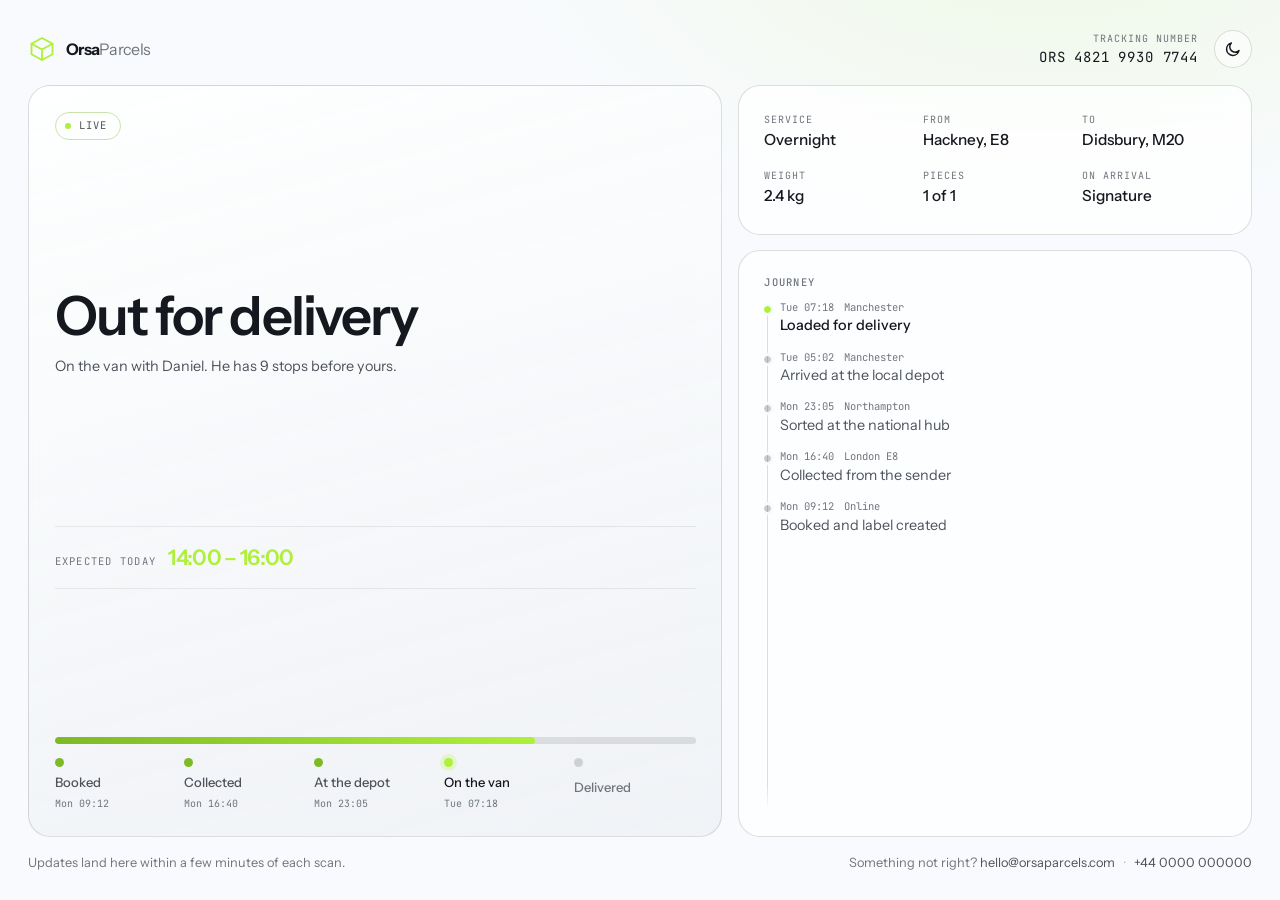
==== orsa-parcels/tracking/index.html @ 331275f5 "file uploads" ====
<!doctype html>
<html lang="en">
  <head>
    <meta charset="utf-8" />
    <meta
      name="viewport"
      content="width=device-width, initial-scale=1, viewport-fit=cover"
    />
    <title>Tracking — Orsa Parcels</title>
    <meta name="description" content="Where your parcel is right now." />
    <meta name="theme-color" content="#0b0d10" id="themecolor" />

    <link rel="preconnect" href="https://fonts.googleapis.com" />
    <link rel="preconnect" href="https://fonts.gstatic.com" crossorigin />
    <link
      href="https://fonts.googleapis.com/css2?family=Instrument+Sans:ital,wght@0,400..700;1,400..700&family=JetBrains+Mono:wght@400;500&display=swap"
      rel="stylesheet"
    />
    <link rel="stylesheet" href="index.css" />

    <script>
      try {
        var t = localStorage.getItem("orsa-theme");
        if (t === "light" || t === "dark")
          document.documentElement.dataset.theme = t;
      } catch (e) {}
    </script>
  </head>

  <body>
    <!-- Nothing below is written by hand. Every word, number and colour is
     read from data.json and poured into these slots. -->

    <header class="bar">
      <a class="brand" href="/" aria-label="Home">
        <span class="brand__mark" aria-hidden="true">
          <svg
            viewBox="0 0 32 32"
            fill="none"
            stroke="currentColor"
            stroke-width="2.1"
            stroke-linejoin="round"
            stroke-linecap="round"
          >
            <path d="M16 3.5 28 10v12L16 28.5 4 22V10z" />
            <path d="M4 10l12 6.5L28 10M16 16.5V28.5" />
          </svg>
        </span>
        <span class="brand__word"
          ><span data-slot="brandName">Orsa</span
          ><span class="brand__thin" data-slot="brandThin">Parcels</span></span
        >
      </a>

      <div class="bar__ref">
        <span class="bar__refLabel" data-slot="refLabel">Tracking number</span>
        <span class="bar__refNo" data-slot="reference">—</span>
      </div>

      <button
        class="theme"
        id="theme"
        type="button"
        aria-label="Switch to light mode"
      >
        <span class="theme__icons" aria-hidden="true">
          <svg
            class="theme__sun"
            viewBox="0 0 24 24"
            fill="none"
            stroke="currentColor"
            stroke-width="2"
            stroke-linecap="round"
          >
            <circle cx="12" cy="12" r="4.4" />
            <path
              d="M12 2.6v2.2M12 19.2v2.2M21.4 12h-2.2M4.8 12H2.6M18.6 5.4l-1.6 1.6M7 17l-1.6 1.6M18.6 18.6 17 17M7 7 5.4 5.4"
            />
          </svg>
          <svg
            class="theme__moon"
            viewBox="0 0 24 24"
            fill="none"
            stroke="currentColor"
            stroke-width="2"
            stroke-linejoin="round"
            stroke-linecap="round"
          >
            <path d="M20 14.2A8.4 8.4 0 1 1 9.8 4a6.8 6.8 0 0 0 10.2 10.2z" />
          </svg>
        </span>
      </button>
    </header>

    <main class="stage" id="stage" aria-busy="true">
      <!-- left: where it is -->
      <section class="panel panel--status">
        <p class="tag" id="livetag">
          <span class="dot" aria-hidden="true"></span>
          <span data-slot="liveWord">Live</span>
        </p>

        <div class="statusBlock">
          <h1 class="status" data-slot="status">Loading…</h1>
          <p class="statusNote" data-slot="statusNote"></p>
        </div>

        <div class="eta">
          <span class="eta__label" data-slot="etaLabel"></span>
          <strong class="eta__time" data-slot="eta"></strong>
        </div>

        <div class="prog">
          <div
            class="prog__track"
            role="progressbar"
            id="progbar"
            aria-valuemin="0"
            aria-valuemax="100"
            aria-valuenow="0"
            aria-label="Delivery progress"
          >
            <div class="prog__fill" id="progfill"></div>
          </div>
          <ol class="prog__steps" id="steps"></ol>
        </div>
      </section>

      <!-- right top: the facts -->
      <section class="panel panel--facts">
        <dl class="facts" id="facts"></dl>
      </section>

      <!-- right bottom: the journey -->
      <section class="panel panel--events">
        <h2 class="panel__title" data-slot="eventsTitle">Journey</h2>
        <ol class="events" id="events"></ol>
      </section>
    </main>

    <footer class="foot">
      <p class="foot__note" data-slot="footer"></p>
      <p class="foot__help">
        <span data-slot="helpLine"></span>
        <a id="helpmail" href="#"></a>
        <span class="foot__sep" aria-hidden="true">·</span>
        <a id="helptel" href="#"></a>
      </p>
    </footer>

    <!-- shown only if data.json can't be read -->
    <div class="oops" id="oops" hidden>
      <div class="oops__box">
        <h2>data.json didn't load</h2>
        <p id="oopswhy"></p>
        <p class="oops__hint">
          A browser won't read a local file over <code>file://</code>. Serve the
          folder — Live Server, or the container on the server — and it will
          work.
        </p>
      </div>
    </div>

    <script>
      (function () {
        "use strict";

        var root = document.documentElement;
        var calm = matchMedia("(prefers-reduced-motion: reduce)");

        /* ---------- theme switch (same as the landing page) ---------- */
        var btn = document.getElementById("theme");
        var meta = document.getElementById("themecolor");
        var SHADE = { dark: "#0b0d10", light: "#f7f8fa" };

        function current() {
          if (root.dataset.theme) return root.dataset.theme;
          return matchMedia("(prefers-color-scheme: light)").matches
            ? "light"
            : "dark";
        }
        function applyTheme(mode) {
          root.dataset.theme = mode;
          if (meta) meta.setAttribute("content", SHADE[mode]);
          btn.setAttribute(
            "aria-label",
            mode === "dark" ? "Switch to light mode" : "Switch to dark mode",
          );
          try {
            localStorage.setItem("orsa-theme", mode);
          } catch (e) {}
        }
        applyTheme(current());

        btn.addEventListener("click", function () {
          var next = current() === "dark" ? "light" : "dark";
          if (!document.startViewTransition || calm.matches) {
            applyTheme(next);
            return;
          }
          var box = btn.getBoundingClientRect();
          var x = box.left + box.width / 2,
            y = box.top + box.height / 2;
          var reach = Math.hypot(
            Math.max(x, innerWidth - x),
            Math.max(y, innerHeight - y),
          );
          document
            .startViewTransition(function () {
              applyTheme(next);
            })
            .ready.then(function () {
              root.animate(
                {
                  clipPath: [
                    "circle(0px at " + x + "px " + y + "px)",
                    "circle(" + reach + "px at " + x + "px " + y + "px)",
                  ],
                },
                {
                  duration: 560,
                  easing: "cubic-bezier(.2,.7,.25,1)",
                  pseudoElement: "::view-transition-new(root)",
                },
              );
            });
        });

        /* ---------- helpers ---------- */
        function slot(name, text) {
          var nodes = document.querySelectorAll('[data-slot="' + name + '"]');
          for (var i = 0; i < nodes.length; i++) nodes[i].textContent = text;
        }
        function el(tag, cls, text) {
          var n = document.createElement(tag);
          if (cls) n.className = cls;
          if (text !== undefined) n.textContent = text;
          return n;
        }

        /* ---------- the whole page, from the file ---------- */
        function render(d) {
          var brand = d.brand || {};
          var parcel = d.parcel || {};
          var steps = d.steps || [];
          var help = d.help || {};

          document.title =
            (parcel.reference || "Tracking") +
            " — " +
            (brand.name || "") +
            (brand.nameThin || "");

          if (brand.accent) root.style.setProperty("--acid", brand.accent);
          if (brand.accentDeep)
            root.style.setProperty("--acid-deep", brand.accentDeep);
          if (brand.accentInk)
            root.style.setProperty("--acid-ink", brand.accentInk);

          slot("brandName", brand.name || "");
          slot("brandThin", brand.nameThin || "");
          slot("refLabel", parcel.label || "Tracking number");
          slot("reference", parcel.reference || "—");

          // If someone arrived from the search box on the landing page, show the
          // number they typed rather than the one sitting in data.json.
          var typed = new URLSearchParams(location.search).get("n");
          if (typed && typed.trim()) {
            typed = typed.trim();
            slot("reference", /^ORS/i.test(typed) ? typed : "ORS " + typed);
          }
          slot("status", parcel.status || "");
          slot("statusNote", parcel.statusNote || "");
          slot("etaLabel", parcel.etaLabel || "");
          slot("eta", parcel.eta || "");
          slot("eventsTitle", d.eventsTitle || "Journey");
          slot("footer", d.footer || "");
          slot("helpLine", help.line || "");
          slot("liveWord", parcel.liveWord || "Live");

          document.getElementById("livetag").hidden = parcel.live === false;

          var mail = document.getElementById("helpmail");
          var tel = document.getElementById("helptel");
          mail.textContent = help.email || "";
          mail.href = "mailto:" + (help.email || "");
          tel.textContent = help.phone || "";
          tel.href = "tel:" + String(help.phone || "").replace(/\s+/g, "");

          /* progress --------------------------------------------------- */
          var at = Math.max(
            0,
            Math.min(Number(parcel.currentStep) || 0, steps.length - 1),
          );
          var pct = steps.length > 1 ? (at / (steps.length - 1)) * 100 : 0;

          var list = document.getElementById("steps");
          list.textContent = "";
          steps.forEach(function (s, i) {
            var li = el(
              "li",
              "pstep" + (i < at ? " is-done" : i === at ? " is-now" : ""),
            );
            li.appendChild(el("span", "pstep__pip"));
            li.appendChild(el("span", "pstep__label", s.label || ""));
            li.appendChild(el("span", "pstep__at", s.at || ""));
            list.appendChild(li);
          });

          var bar = document.getElementById("progbar");
          bar.setAttribute("aria-valuenow", Math.round(pct));
          bar.setAttribute(
            "aria-valuetext",
            (steps[at] && steps[at].label) || "",
          );
          // next frame, so the width animates from 0 instead of starting there
          requestAnimationFrame(function () {
            document.getElementById("progfill").style.inlineSize = pct + "%";
          });

          /* facts ------------------------------------------------------ */
          var facts = document.getElementById("facts");
          facts.textContent = "";
          (d.details || []).forEach(function (row) {
            // dt and dd wrapped together, so a label can never drift away
            // from its value when the grid reflows.
            var pair = el("div", "facts__row");
            pair.appendChild(el("dt", "facts__k", row.label || ""));
            pair.appendChild(el("dd", "facts__v", row.value || ""));
            facts.appendChild(pair);
          });

          /* journey ---------------------------------------------------- */
          var events = document.getElementById("events");
          events.textContent = "";
          (d.events || []).forEach(function (e, i) {
            var li = el("li", "event" + (i === 0 ? " is-latest" : ""));
            var head = el("p", "event__head");
            head.appendChild(el("span", "event__time", e.time || ""));
            head.appendChild(el("span", "event__place", e.place || ""));
            li.appendChild(head);
            li.appendChild(el("p", "event__text", e.text || ""));
            events.appendChild(li);
          });

          document.getElementById("stage").setAttribute("aria-busy", "false");
          root.dataset.ready = "yes";
        }

        fetch("data.json", { cache: "no-store" })
          .then(function (r) {
            if (!r.ok)
              throw new Error(
                "The server answered " + r.status + " " + r.statusText,
              );
            return r.json();
          })
          .then(render)
          .catch(function (err) {
            document.getElementById("oopswhy").textContent = err.message;
            document.getElementById("oops").hidden = false;
          });
      })();
    </script>
  </body>
</html>
---- orsa-parcels/tracking/index.css ----
/* ============================================================
   ORSA PARCELS — tracking screen
   One screen, no page scroll. Everything comes from data.json.
   ============================================================ */

@layer reset, tokens, base, layout, components, motion;

/* ---------- reset ---------- */
@layer reset {
  *,
  *::before,
  *::after {
    box-sizing: border-box;
  }
  * {
    margin: 0;
  }
  html {
    -webkit-text-size-adjust: 100%;
  }
  svg {
    display: block;
  }
  button {
    font: inherit;
    color: inherit;
  }
  ul,
  ol,
  dl {
    list-style: none;
    padding: 0;
  }
  a {
    color: inherit;
    text-decoration: none;
  }
}

/* ---------- tokens ---------- */
@layer tokens {
  :root {
    --ink: oklch(0.97 0.004 250);
    --ink-dim: oklch(0.74 0.012 255);
    --ink-faint: oklch(0.58 0.014 255);

    --bg: oklch(0.16 0.012 260);
    --bg-deep: oklch(0.13 0.013 262);
    --surface: oklch(0.21 0.015 262);
    --surface-2: oklch(0.25 0.017 262);

    --line: oklch(0.99 0 0 / 0.09);
    --line-soft: oklch(0.99 0 0 / 0.055);

    /* data.json overrides these three at load */
    --acid: oklch(0.88 0.21 128);
    --acid-deep: oklch(0.72 0.18 130);
    --acid-ink: oklch(0.2 0.06 130);

    --r: 16px;
    --r-lg: 22px;

    --shell: 1240px;
    --pad: clamp(14px, 2.2vw, 28px);
    --gap: clamp(10px, 1.2vw, 16px);

    --sans:
      "Instrument Sans", ui-sans-serif, system-ui, -apple-system, "Segoe UI",
      sans-serif;
    --mono: "JetBrains Mono", ui-monospace, SFMono-Regular, Menlo, monospace;
    --ease: cubic-bezier(0.2, 0.7, 0.25, 1);

    color-scheme: dark;
  }

  :root[data-theme="light"] {
    --ink: oklch(0.21 0.015 262);
    --ink-dim: oklch(0.44 0.016 262);
    --ink-faint: oklch(0.56 0.014 262);

    --bg: oklch(0.985 0.004 250);
    --bg-deep: oklch(0.955 0.006 250);
    --surface: oklch(1 0 0);
    --surface-2: oklch(0.975 0.004 250);

    --line: oklch(0.21 0.015 262 / 0.14);
    --line-soft: oklch(0.21 0.015 262 / 0.08);

    color-scheme: light;
  }

  @media (prefers-color-scheme: light) {
    :root:not([data-theme="dark"]) {
      --ink: oklch(0.21 0.015 262);
      --ink-dim: oklch(0.44 0.016 262);
      --ink-faint: oklch(0.56 0.014 262);

      --bg: oklch(0.985 0.004 250);
      --bg-deep: oklch(0.955 0.006 250);
      --surface: oklch(1 0 0);
      --surface-2: oklch(0.975 0.004 250);

      --line: oklch(0.21 0.015 262 / 0.14);
      --line-soft: oklch(0.21 0.015 262 / 0.08);

      color-scheme: light;
    }
  }
}

/* ---------- base ---------- */
@layer base {
  html,
  body {
    block-size: 100%;
  }

  body {
    min-block-size: 100dvh;
    margin: 0;
    overflow: hidden; /* the whole point: no page scroll */
    background:
      radial-gradient(
        ellipse 70% 55% at 82% -10%,
        color-mix(in oklab, var(--acid) 13%, transparent),
        transparent 62%
      ),
      var(--bg);
    color: var(--ink);
    font-family: var(--sans);
    font-size: clamp(14px, 0.9vh + 0.25vw + 10px, 16px);
    line-height: 1.5;
    -webkit-font-smoothing: antialiased;

    display: grid;
    grid-template-rows: auto minmax(0, 1fr) auto;
    gap: var(--gap);
    padding: var(--pad);
    padding-block-end: max(var(--pad), env(safe-area-inset-bottom));
  }

  h1,
  h2 {
    line-height: 1.05;
    letter-spacing: -0.035em;
    font-weight: 600;
  }

  ::selection {
    background: var(--acid);
    color: var(--acid-ink);
  }

  :focus-visible {
    outline: 2px solid var(--acid);
    outline-offset: 3px;
    border-radius: 6px;
  }
}

/* ---------- layout ---------- */
@layer layout {
  .bar,
  .stage,
  .foot {
    inline-size: min(var(--shell), 100%);
    margin-inline: auto;
  }

  .bar {
    display: flex;
    align-items: center;
    gap: 16px;
    padding-block: 2px;
  }

  .stage {
    min-block-size: 0;
    display: grid;
    gap: var(--gap);
    grid-template-columns: minmax(0, 1.35fr) minmax(0, 1fr);
    grid-template-rows: auto minmax(0, 1fr);
    grid-template-areas:
      "status facts"
      "status events";
  }

  .panel--status {
    grid-area: status;
  }
  .panel--facts {
    grid-area: facts;
  }
  .panel--events {
    grid-area: events;
    min-block-size: 0;
  }

  .panel {
    border: 1px solid var(--line);
    border-radius: var(--r-lg);
    background: color-mix(in oklab, var(--surface) 72%, transparent);
    backdrop-filter: blur(14px);
    padding: clamp(16px, 2vw, 28px);
    min-inline-size: 0;
  }

  .panel--status {
    display: grid;
    align-content: space-between;
    gap: clamp(14px, 2.2vh, 28px);
    background: linear-gradient(
      165deg,
      color-mix(in oklab, var(--surface) 86%, transparent),
      color-mix(in oklab, var(--bg-deep) 80%, transparent)
    );
  }

  .foot {
    display: flex;
    flex-wrap: wrap;
    gap: 6px 18px;
    justify-content: space-between;
    align-items: baseline;
    font-size: 0.8rem;
    color: var(--ink-faint);
  }
}

/* ---------- components ---------- */
@layer components {
  /* --- top bar --- */
  .brand {
    display: inline-flex;
    align-items: center;
    gap: 10px;
    flex: none;
  }
  .brand__mark {
    inline-size: 28px;
    block-size: 28px;
    color: var(--acid);
  }
  .brand__mark svg {
    inline-size: 100%;
    block-size: 100%;
  }
  .brand__word {
    font-size: 16px;
    font-weight: 700;
    letter-spacing: -0.045em;
  }
  .brand__thin {
    font-weight: 400;
    color: var(--ink-faint);
  }

  .bar__ref {
    margin-inline-start: auto;
    display: grid;
    justify-items: end;
    gap: 1px;
    text-align: end;
    min-inline-size: 0;
  }
  .bar__refLabel {
    font-family: var(--mono);
    font-size: 10px;
    letter-spacing: 0.1em;
    text-transform: uppercase;
    color: var(--ink-faint);
  }
  .bar__refNo {
    font-family: var(--mono);
    font-size: clamp(12px, 1.3vw, 14px);
    letter-spacing: 0.06em;
    color: var(--ink);
    white-space: nowrap;
    overflow: hidden;
    text-overflow: ellipsis;
    max-inline-size: 42vw;
  }

  .theme {
    flex: none;
    display: grid;
    place-items: center;
    inline-size: 38px;
    block-size: 38px;
    border: 1px solid var(--line);
    border-radius: 999px;
    background: color-mix(in oklab, var(--surface) 55%, transparent);
    cursor: pointer;
    transition:
      border-color 0.22s var(--ease),
      background 0.22s var(--ease),
      color 0.22s var(--ease);
  }
  .theme:hover {
    border-color: color-mix(in oklab, var(--acid) 55%, transparent);
    background: var(--surface);
    color: var(--acid);
  }
  .theme__icons {
    display: grid;
    inline-size: 18px;
    block-size: 18px;
  }
  .theme__icons svg {
    grid-area: 1 / 1;
    inline-size: 100%;
    block-size: 100%;
    transition:
      opacity 0.3s var(--ease),
      rotate 0.45s var(--ease),
      scale 0.45s var(--ease);
  }
  .theme__moon {
    opacity: 0;
    rotate: -55deg;
    scale: 0.5;
  }
  .theme__sun {
    opacity: 1;
    rotate: 0deg;
    scale: 1;
  }
  :root[data-theme="light"] .theme__moon {
    opacity: 1;
    rotate: 0deg;
    scale: 1;
  }
  :root[data-theme="light"] .theme__sun {
    opacity: 0;
    rotate: 55deg;
    scale: 0.5;
  }
  @media (prefers-color-scheme: light) {
    :root:not([data-theme="dark"]) .theme__moon {
      opacity: 1;
      rotate: 0deg;
      scale: 1;
    }
    :root:not([data-theme="dark"]) .theme__sun {
      opacity: 0;
      rotate: 55deg;
      scale: 0.5;
    }
  }

  /* --- live tag --- */
  .tag {
    justify-self: start;
    display: inline-flex;
    align-items: center;
    gap: 8px;
    padding: 5px 12px 5px 9px;
    border: 1px solid color-mix(in oklab, var(--acid) 32%, var(--line));
    border-radius: 999px;
    font-family: var(--mono);
    font-size: 10.5px;
    letter-spacing: 0.12em;
    text-transform: uppercase;
    color: var(--ink-dim);
  }
  .dot {
    inline-size: 6px;
    block-size: 6px;
    border-radius: 50%;
    background: var(--acid);
    animation: pulse 2.4s var(--ease) infinite;
  }
  @keyframes pulse {
    0% {
      box-shadow: 0 0 0 0 color-mix(in oklab, var(--acid) 60%, transparent);
    }
    70% {
      box-shadow: 0 0 0 8px transparent;
    }
    100% {
      box-shadow: 0 0 0 0 transparent;
    }
  }

  /* --- the headline state --- */
  .status {
    font-size: clamp(1.9rem, 4.6vh + 1vw, 3.6rem);
    text-wrap: balance;
  }
  /* the headline and its line of explanation stay together when the
     panel spreads its groups out vertically */
  .statusBlock {
    display: grid;
    gap: clamp(8px, 1.2vh, 14px);
  }

  .statusNote {
    color: var(--ink-dim);
    font-size: clamp(0.9rem, 1.6vh, 1.05rem);
    max-inline-size: 46ch;
  }

  .eta {
    display: flex;
    align-items: baseline;
    flex-wrap: wrap;
    gap: 4px 12px;
    padding-block: clamp(10px, 1.6vh, 16px);
    border-block: 1px solid var(--line-soft);
  }
  .eta__label {
    font-family: var(--mono);
    font-size: 10.5px;
    letter-spacing: 0.12em;
    text-transform: uppercase;
    color: var(--ink-faint);
  }
  .eta__time {
    font-size: clamp(1.1rem, 2.4vh, 1.5rem);
    font-weight: 600;
    letter-spacing: -0.03em;
    color: var(--acid);
  }

  /* --- progress --- */
  .prog {
    display: grid;
    gap: clamp(10px, 1.6vh, 16px);
  }

  .prog__track {
    position: relative;
    block-size: 7px;
    border-radius: 999px;
    background: color-mix(in oklab, var(--ink) 11%, transparent);
    overflow: hidden;
  }
  .prog__fill {
    position: absolute;
    inset-block: 0;
    inset-inline-start: 0;
    inline-size: 0; /* the script sets this */
    border-radius: inherit;
    background: linear-gradient(90deg, var(--acid-deep), var(--acid));
    transition: inline-size 1.1s var(--ease);
  }
  .prog__fill::after {
    content: "";
    position: absolute;
    inset: 0;
    background: linear-gradient(
      90deg,
      transparent,
      color-mix(in oklab, white 55%, transparent),
      transparent
    );
    translate: -100% 0;
    animation: sweep 2.6s var(--ease) 1.2s infinite;
  }
  @keyframes sweep {
    to {
      translate: 200% 0;
    }
  }

  .prog__steps {
    display: grid;
    gap: 8px;
    grid-template-columns: repeat(auto-fit, minmax(0, 1fr));
  }
  .pstep {
    display: grid;
    gap: 3px;
    justify-items: start;
    padding-inline-end: 6px;
    min-inline-size: 0;
  }
  .pstep__pip {
    inline-size: 9px;
    block-size: 9px;
    border-radius: 50%;
    background: color-mix(in oklab, var(--ink) 16%, transparent);
    margin-block-end: 3px;
    transition:
      background 0.4s var(--ease),
      box-shadow 0.4s var(--ease);
  }
  .pstep.is-done .pstep__pip {
    background: var(--acid-deep);
  }
  .pstep.is-now .pstep__pip {
    background: var(--acid);
    box-shadow: 0 0 0 4px color-mix(in oklab, var(--acid) 22%, transparent);
  }
  .pstep__label {
    font-size: clamp(11px, 1.2vw, 13px);
    font-weight: 500;
    color: var(--ink-faint);
    white-space: nowrap;
    overflow: hidden;
    text-overflow: ellipsis;
    max-inline-size: 100%;
  }
  .pstep.is-done .pstep__label {
    color: var(--ink-dim);
  }
  .pstep.is-now .pstep__label {
    color: var(--ink);
  }
  .pstep__at {
    font-family: var(--mono);
    font-size: 10px;
    color: var(--ink-faint);
    white-space: nowrap;
  }

  /* --- facts --- */
  .facts {
    display: grid;
    grid-template-columns: repeat(auto-fit, minmax(120px, 1fr));
    gap: clamp(10px, 1.8vh, 18px) 16px;
    align-content: start;
  }
  .facts__row {
    display: grid;
    gap: 2px;
    min-inline-size: 0;
  }
  .facts__k {
    font-family: var(--mono);
    font-size: 10px;
    letter-spacing: 0.1em;
    text-transform: uppercase;
    color: var(--ink-faint);
  }
  .facts__v {
    font-size: clamp(0.9rem, 1.7vh, 1.05rem);
    font-weight: 500;
  }

  /* --- journey --- */
  .panel--events {
    display: grid;
    grid-template-rows: auto minmax(0, 1fr);
    gap: 12px;
  }
  .panel__title {
    font-family: var(--mono);
    font-size: 10.5px;
    font-weight: 500;
    letter-spacing: 0.12em;
    text-transform: uppercase;
    color: var(--ink-faint);
  }

  .events {
    display: grid;
    align-content: start;
    gap: clamp(8px, 1.4vh, 14px);
    min-block-size: 0;
    overflow-y: auto; /* the one safety valve, if the list grows */
    scrollbar-width: thin;
    scrollbar-color: var(--line) transparent;
    padding-inline-start: 16px;
    position: relative;
    /* if the list is taller than the panel, the last row fades instead of
       being chopped off, so it reads as "more below" not "broken" */
    mask-image: linear-gradient(to bottom, #000 calc(100% - 26px), transparent);
  }
  .events::before {
    content: "";
    position: absolute;
    inset-block: 4px auto;
    block-size: calc(100% - 8px);
    inset-inline-start: 3px;
    inline-size: 1px;
    background: var(--line);
  }

  .event {
    position: relative;
  }
  .event::before {
    content: "";
    position: absolute;
    inset-inline-start: -16px;
    inset-block-start: 6px;
    inline-size: 7px;
    block-size: 7px;
    border-radius: 50%;
    background: color-mix(in oklab, var(--ink) 22%, transparent);
    outline: 3px solid var(--bg);
  }
  .event.is-latest::before {
    background: var(--acid);
  }

  .event__head {
    display: flex;
    gap: 10px;
    align-items: baseline;
  }
  .event__time {
    font-family: var(--mono);
    font-size: 10.5px;
    color: var(--ink-faint);
    white-space: nowrap;
  }
  .event__place {
    font-family: var(--mono);
    font-size: 10.5px;
    color: var(--ink-faint);
    white-space: nowrap;
    overflow: hidden;
    text-overflow: ellipsis;
  }
  .event__text {
    font-size: clamp(0.85rem, 1.6vh, 0.98rem);
    color: var(--ink-dim);
  }
  .event.is-latest .event__text {
    color: var(--ink);
    font-weight: 500;
  }

  /* --- footer --- */
  .foot__help a {
    color: var(--ink-dim);
    transition: color 0.2s var(--ease);
  }
  .foot__help a:hover {
    color: var(--acid);
  }
  .foot__sep {
    padding-inline: 6px;
    opacity: 0.5;
  }

  /* --- the only failure state --- */
  .oops {
    position: fixed;
    inset: 0;
    z-index: 90;
    display: grid;
    place-items: center;
    padding: 24px;
    background: color-mix(in oklab, var(--bg) 88%, transparent);
    backdrop-filter: blur(8px);
  }
  .oops[hidden] {
    display: none;
  }
  .oops__box {
    max-inline-size: 42ch;
    border: 1px solid var(--line);
    border-radius: var(--r-lg);
    background: var(--surface);
    padding: 28px;
    display: grid;
    gap: 10px;
  }
  .oops__box h2 {
    font-size: 1.3rem;
  }
  .oops__box p {
    color: var(--ink-dim);
    font-size: 0.95rem;
  }
  .oops__hint code {
    font-family: var(--mono);
    font-size: 0.85em;
    padding: 1px 5px;
    border-radius: 5px;
    background: var(--surface-2);
  }
}

/* ---------- narrow and short screens ---------- */
@media (max-width: 880px) {
  .stage {
    grid-template-columns: minmax(0, 1fr);
    /* the journey keeps a real share instead of being squeezed to a sliver */
    grid-template-rows: auto auto minmax(132px, 1fr);
    grid-template-areas: "status" "facts" "events";
  }
  .bar__refLabel {
    display: none;
  }

  /* two columns, so six facts are three short rows instead of six tall ones */
  .facts {
    grid-template-columns: repeat(2, minmax(0, 1fr));
  }

  .panel--status {
    align-content: start;
    gap: clamp(12px, 1.8vh, 20px);
  }
  .status {
    font-size: clamp(1.75rem, 6.2vw, 2.4rem);
  }
}

/* Not enough height for the journey list — drop it rather than squash
   everything. The status and the progress bar are what matter. */
@media (max-height: 620px) and (max-width: 880px) {
  .panel--events {
    display: none;
  }
  .stage {
    grid-template-rows: minmax(0, 1fr) auto;
    grid-template-areas: "status" "facts";
  }
  .foot__note {
    display: none;
  }
}

/* ---------- motion ---------- */
@layer motion {
  ::view-transition-old(root),
  ::view-transition-new(root) {
    animation: none;
    mix-blend-mode: normal;
  }
  ::view-transition-old(root) {
    z-index: 1;
  }
  ::view-transition-new(root) {
    z-index: 2;
  }

  @media (prefers-reduced-motion: no-preference) {
    :root[data-ready="yes"] .panel {
      animation: lift 0.6s var(--ease) both;
    }
    :root[data-ready="yes"] .panel--status {
      animation-delay: 0.02s;
    }
    :root[data-ready="yes"] .panel--facts {
      animation-delay: 0.1s;
    }
    :root[data-ready="yes"] .panel--events {
      animation-delay: 0.18s;
    }

    @keyframes lift {
      from {
        opacity: 0;
        translate: 0 14px;
      }
      to {
        opacity: 1;
        translate: 0 0;
      }
    }
  }

  @media (prefers-reduced-motion: reduce) {
    *,
    *::before,
    *::after {
      animation-duration: 0.001ms !important;
      animation-iteration-count: 1 !important;
      transition-duration: 0.001ms !important;
    }
  }
}
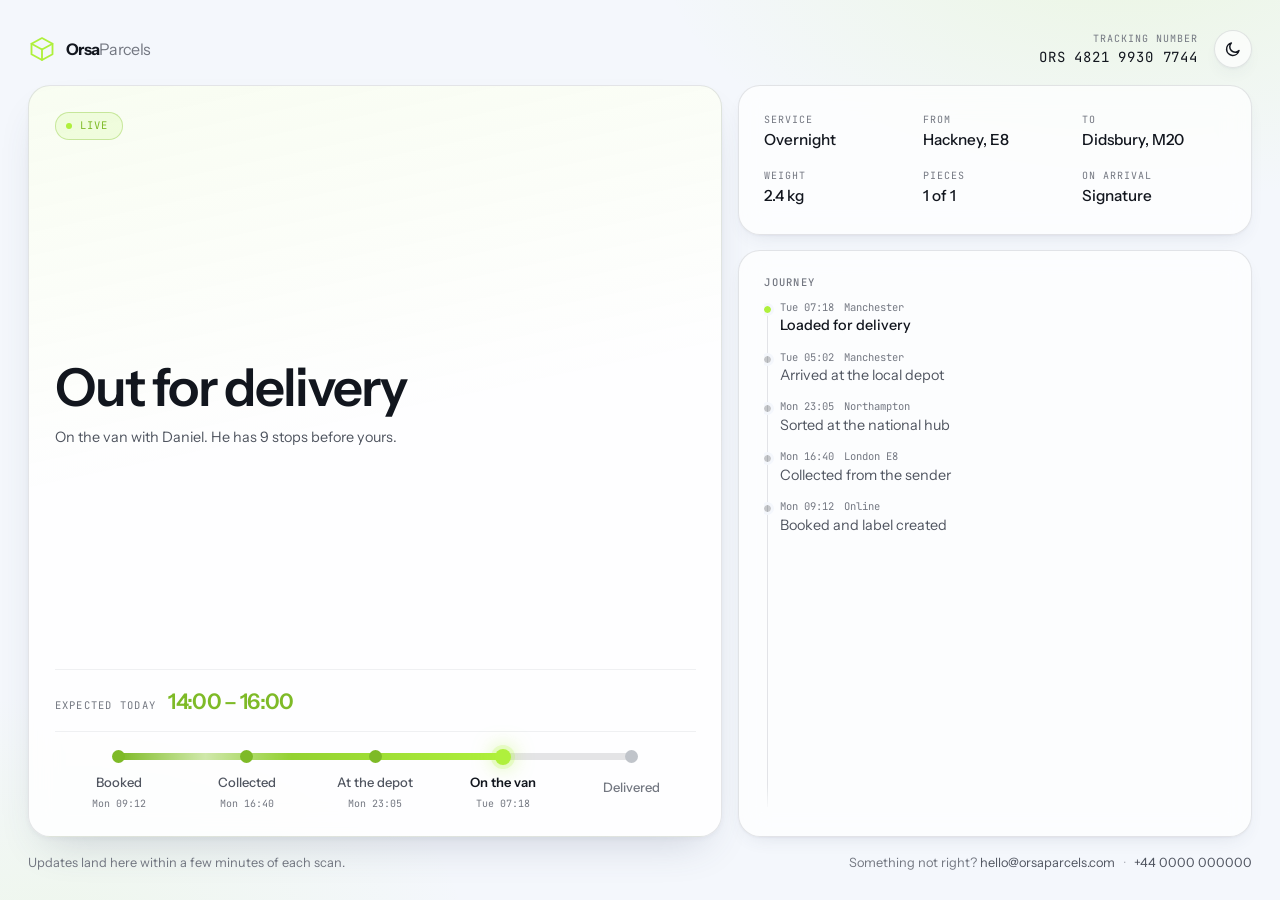
==== commit 65fea5f9: "update code for looks" ====
--- a/orsa-parcels/tracking/index.html
+++ b/orsa-parcels/tracking/index.html
@@ -97,32 +97,57 @@
       <section class="panel panel--status">
         <p class="tag" id="livetag">
           <span class="dot" aria-hidden="true"></span>
-          <span data-slot="liveWord">Live</span>
+          <span data-slot="badge">Live</span>
         </p>
 
         <div class="statusBlock">
           <h1 class="status" data-slot="status">Loading…</h1>
           <p class="statusNote" data-slot="statusNote"></p>
+
+          <!-- Only appears when data.json carries an alert. -->
+          <aside class="alert" id="alert" hidden>
+            <span class="alert__mark" aria-hidden="true">
+              <svg
+                viewBox="0 0 24 24"
+                fill="none"
+                stroke="currentColor"
+                stroke-width="2.2"
+                stroke-linecap="round"
+                stroke-linejoin="round"
+              >
+                <path d="M12 8v5M12 16.5v.01" />
+                <circle cx="12" cy="12" r="9" />
+              </svg>
+            </span>
+            <div class="alert__body">
+              <p class="alert__title" data-slot="alertTitle"></p>
+              <p class="alert__text" data-slot="alertBody"></p>
+              <a class="alert__action" id="alertaction" hidden></a>
+            </div>
+          </aside>
         </div>
 
-        <div class="eta">
-          <span class="eta__label" data-slot="etaLabel"></span>
-          <strong class="eta__time" data-slot="eta"></strong>
-        </div>
-
-        <div class="prog">
-          <div
-            class="prog__track"
-            role="progressbar"
-            id="progbar"
-            aria-valuemin="0"
-            aria-valuemax="100"
-            aria-valuenow="0"
-            aria-label="Delivery progress"
-          >
-            <div class="prog__fill" id="progfill"></div>
+        <div class="statusFoot">
+          <div class="eta" id="eta">
+            <span class="eta__label" data-slot="etaLabel"></span>
+            <strong class="eta__time" data-slot="eta"></strong>
           </div>
-          <ol class="prog__steps" id="steps"></ol>
+
+          <div class="prog" id="prog" style="--n: 5; --p: 0">
+            <div class="prog__rail" aria-hidden="true">
+              <div class="prog__fill"><i class="prog__head"></i></div>
+            </div>
+            <ol class="prog__steps" id="steps"></ol>
+            <div
+              class="sr-only"
+              id="progbar"
+              role="progressbar"
+              aria-valuemin="0"
+              aria-valuemax="100"
+              aria-valuenow="0"
+              aria-label="Delivery progress"
+            ></div>
+          </div>
         </div>
       </section>
 
@@ -168,10 +193,10 @@
         var root = document.documentElement;
         var calm = matchMedia("(prefers-reduced-motion: reduce)");
 
-        /* ---------- theme switch (same as the landing page) ---------- */
+        /* ---------- theme switch ---------- */
         var btn = document.getElementById("theme");
         var meta = document.getElementById("themecolor");
-        var SHADE = { dark: "#0b0d10", light: "#f7f8fa" };
+        var SHADE = { dark: "#0b0d10", light: "#f4f6f9" };
 
         function current() {
           if (root.dataset.theme) return root.dataset.theme;
@@ -238,12 +263,17 @@
           return n;
         }
 
+        // Anything data.json doesn't define falls back to something sensible,
+        // so a typo in a state name can never leave the page blank.
+        var FALLBACK_STATE = { tone: "good", badge: "Tracking", live: true };
+
         /* ---------- the whole page, from the file ---------- */
         function render(d) {
           var brand = d.brand || {};
           var parcel = d.parcel || {};
           var steps = d.steps || [];
           var help = d.help || {};
+          var alert = d.alert || null;
 
           document.title =
             (parcel.reference || "Tracking") +
@@ -257,28 +287,36 @@
           if (brand.accentInk)
             root.style.setProperty("--acid-ink", brand.accentInk);
 
+          /* the state decides the colour of everything ------------------ */
+          var def = (d.states || {})[parcel.state] || FALLBACK_STATE;
+          root.dataset.tone = def.tone || "good";
+          root.dataset.state = parcel.state || "";
+
           slot("brandName", brand.name || "");
           slot("brandThin", brand.nameThin || "");
           slot("refLabel", parcel.label || "Tracking number");
           slot("reference", parcel.reference || "—");
-
-          // If someone arrived from the search box on the landing page, show the
-          // number they typed rather than the one sitting in data.json.
+          slot("status", parcel.status || "");
+          slot("statusNote", parcel.statusNote || "");
+          slot("badge", def.badge || "");
+          slot("etaLabel", parcel.etaLabel || "");
+          slot("eta", parcel.eta || "");
+          slot("eventsTitle", d.eventsTitle || "Journey");
+          slot("footer", d.footer || "");
+          slot("helpLine", help.line || "");
+
           var typed = new URLSearchParams(location.search).get("n");
           if (typed && typed.trim()) {
             typed = typed.trim();
             slot("reference", /^ORS/i.test(typed) ? typed : "ORS " + typed);
           }
-          slot("status", parcel.status || "");
-          slot("statusNote", parcel.statusNote || "");
-          slot("etaLabel", parcel.etaLabel || "");
-          slot("eta", parcel.eta || "");
-          slot("eventsTitle", d.eventsTitle || "Journey");
-          slot("footer", d.footer || "");
-          slot("helpLine", help.line || "");
-          slot("liveWord", parcel.liveWord || "Live");
-
-          document.getElementById("livetag").hidden = parcel.live === false;
+
+          document
+            .getElementById("livetag")
+            .classList.toggle("tag--still", def.live === false);
+          document.getElementById("eta").hidden = !(
+            parcel.eta || parcel.etaLabel
+          );
 
           var mail = document.getElementById("helpmail");
           var tel = document.getElementById("helptel");
@@ -287,54 +325,96 @@
           tel.textContent = help.phone || "";
           tel.href = "tel:" + String(help.phone || "").replace(/\s+/g, "");
 
-          /* progress --------------------------------------------------- */
-          var at = Math.max(
-            0,
-            Math.min(Number(parcel.currentStep) || 0, steps.length - 1),
-          );
-          var pct = steps.length > 1 ? (at / (steps.length - 1)) * 100 : 0;
+          /* anything gone wrong ----------------------------------------- */
+          var box = document.getElementById("alert");
+          if (alert && alert.show !== false && (alert.title || alert.body)) {
+            slot("alertTitle", alert.title || "");
+            slot("alertBody", alert.body || "");
+            var act = document.getElementById("alertaction");
+            if (alert.action && alert.action.label) {
+              act.textContent = alert.action.label;
+              act.href = alert.action.href || "#";
+              act.hidden = false;
+            } else {
+              act.hidden = true;
+            }
+            box.hidden = false;
+          } else {
+            box.hidden = true;
+          }
+
+          /* progress ----------------------------------------------------- */
+          // A step marked "now" wins; otherwise fall back to currentStep.
+          var marked = steps.findIndex(function (s) {
+            return s.state === "now" || s.state === "problem";
+          });
+          var at =
+            marked >= 0
+              ? marked
+              : Math.max(
+                  0,
+                  Math.min(Number(parcel.currentStep) || 0, steps.length - 1),
+                );
+          var p = steps.length > 1 ? at / (steps.length - 1) : 0;
+          if (def.complete) p = 1;
+
+          var prog = document.getElementById("prog");
+          prog.style.setProperty("--n", steps.length || 1);
+          prog.dataset.rest = def.rest || "known"; // "unknown" dashes the rest of the rail
 
           var list = document.getElementById("steps");
           list.textContent = "";
           steps.forEach(function (s, i) {
-            var li = el(
-              "li",
-              "pstep" + (i < at ? " is-done" : i === at ? " is-now" : ""),
-            );
+            // Explicit state in the file wins. Otherwise work it out from position.
+            var st =
+              s.state || (i < at ? "done" : i === at ? "now" : "pending");
+            var li = el("li", "pstep is-" + st);
             li.appendChild(el("span", "pstep__pip"));
-            li.appendChild(el("span", "pstep__label", s.label || ""));
+            // Two labels. CSS shows the long one normally and the short one on a
+            // phone, where five full labels would run into each other. A step
+            // with no "short" in data.json just reuses its label.
+            var lab = el("span", "pstep__label");
+            lab.appendChild(el("b", "pstep__long", s.label || ""));
+            lab.appendChild(el("b", "pstep__short", s.short || s.label || ""));
+            li.appendChild(lab);
             li.appendChild(el("span", "pstep__at", s.at || ""));
             list.appendChild(li);
           });
 
           var bar = document.getElementById("progbar");
-          bar.setAttribute("aria-valuenow", Math.round(pct));
+          bar.setAttribute("aria-valuenow", Math.round(p * 100));
           bar.setAttribute(
             "aria-valuetext",
             (steps[at] && steps[at].label) || "",
           );
-          // next frame, so the width animates from 0 instead of starting there
+          // next frame, so the fill grows from nothing instead of starting there
           requestAnimationFrame(function () {
-            document.getElementById("progfill").style.inlineSize = pct + "%";
-          });
-
-          /* facts ------------------------------------------------------ */
+            prog.style.setProperty("--p", p);
+          });
+
+          /* facts ------------------------------------------------------- */
           var facts = document.getElementById("facts");
           facts.textContent = "";
           (d.details || []).forEach(function (row) {
-            // dt and dd wrapped together, so a label can never drift away
-            // from its value when the grid reflows.
-            var pair = el("div", "facts__row");
+            var pair = el(
+              "div",
+              "facts__row" + (row.tone ? " is-" + row.tone : ""),
+            );
             pair.appendChild(el("dt", "facts__k", row.label || ""));
             pair.appendChild(el("dd", "facts__v", row.value || ""));
             facts.appendChild(pair);
           });
 
-          /* journey ---------------------------------------------------- */
+          /* journey ----------------------------------------------------- */
           var events = document.getElementById("events");
           events.textContent = "";
           (d.events || []).forEach(function (e, i) {
-            var li = el("li", "event" + (i === 0 ? " is-latest" : ""));
+            var li = el(
+              "li",
+              "event" +
+                (i === 0 ? " is-latest" : "") +
+                (e.tone ? " is-" + e.tone : ""),
+            );
             var head = el("p", "event__head");
             head.appendChild(el("span", "event__time", e.time || ""));
             head.appendChild(el("span", "event__place", e.place || ""));
--- a/orsa-parcels/tracking/index.css
+++ b/orsa-parcels/tracking/index.css
@@ -1,6 +1,7 @@
 /* ============================================================
    ORSA PARCELS — tracking screen
-   One screen, no page scroll. Everything comes from data.json.
+   One screen, no page scroll. Everything comes from data.json,
+   including which colour the whole page is wearing today.
    ============================================================ */
 
 @layer reset, tokens, base, layout, components, motion;
@@ -35,6 +36,14 @@
     color: inherit;
     text-decoration: none;
   }
+  .sr-only {
+    position: absolute;
+    inline-size: 1px;
+    block-size: 1px;
+    overflow: hidden;
+    clip-path: inset(50%);
+    white-space: nowrap;
+  }
 }
 
 /* ---------- tokens ---------- */
@@ -57,6 +66,16 @@
     --acid-deep: oklch(0.72 0.18 130);
     --acid-ink: oklch(0.2 0.06 130);
 
+    /* the state's colour. data-tone on <html> swaps it. */
+    --tone: var(--acid);
+    --tone-deep: var(--acid-deep);
+    --tone-ink: var(--acid-ink);
+    --tone-text: var(--tone);
+
+    /* dark mode uses light, not shadow, so these are off here */
+    --shadow: 0 0 0 0 transparent;
+    --shadow-lg: 0 0 0 0 transparent;
+
     --r: 16px;
     --r-lg: 22px;
 
@@ -73,37 +92,120 @@
     color-scheme: dark;
   }
 
+  /* --- the five tones --- */
+  :root[data-tone="warn"] {
+    --tone: oklch(0.84 0.16 78);
+    --tone-deep: oklch(0.7 0.15 66);
+    --tone-ink: oklch(0.22 0.06 60);
+  }
+  :root[data-tone="bad"] {
+    --tone: oklch(0.72 0.19 27);
+    --tone-deep: oklch(0.6 0.19 27);
+    --tone-ink: oklch(0.98 0.01 27);
+  }
+  :root[data-tone="cool"] {
+    --tone: oklch(0.78 0.13 235);
+    --tone-deep: oklch(0.64 0.14 240);
+    --tone-ink: oklch(0.18 0.05 240);
+  }
+  :root[data-tone="mute"] {
+    --tone: oklch(0.68 0.015 260);
+    --tone-deep: oklch(0.54 0.015 260);
+    --tone-ink: oklch(0.98 0 0);
+  }
+
+  /* --- light --- */
   :root[data-theme="light"] {
-    --ink: oklch(0.21 0.015 262);
-    --ink-dim: oklch(0.44 0.016 262);
-    --ink-faint: oklch(0.56 0.014 262);
-
-    --bg: oklch(0.985 0.004 250);
-    --bg-deep: oklch(0.955 0.006 250);
+    --ink: oklch(0.2 0.018 265);
+    --ink-dim: oklch(0.45 0.018 265);
+    --ink-faint: oklch(0.57 0.016 265);
+
+    /* a little colour in the greys — flat white is what made it bland */
+    --bg: oklch(0.975 0.007 255);
+    --bg-deep: oklch(0.945 0.01 255);
     --surface: oklch(1 0 0);
-    --surface-2: oklch(0.975 0.004 250);
-
-    --line: oklch(0.21 0.015 262 / 0.14);
-    --line-soft: oklch(0.21 0.015 262 / 0.08);
+    --surface-2: oklch(0.982 0.006 255);
+
+    --line: oklch(0.35 0.03 265 / 0.13);
+    --line-soft: oklch(0.35 0.03 265 / 0.07);
+
+    --acid: oklch(0.72 0.19 132);
+    --acid-deep: oklch(0.6 0.17 134);
+
+    --tone-text: var(--tone-deep);
+
+    /* light mode gets depth from shadow instead of glow */
+    --shadow:
+      0 1px 2px oklch(0.45 0.05 265 / 0.05),
+      0 8px 20px -10px oklch(0.42 0.05 265 / 0.16);
+    --shadow-lg:
+      0 2px 4px oklch(0.45 0.05 265 / 0.05),
+      0 20px 44px -18px oklch(0.42 0.05 265 / 0.24);
 
     color-scheme: light;
+  }
+
+  /* tones need to be darker on a light background to stay readable */
+  :root[data-theme="light"][data-tone="warn"] {
+    --tone: oklch(0.78 0.16 72);
+    --tone-deep: oklch(0.58 0.14 58);
+  }
+  :root[data-theme="light"][data-tone="bad"] {
+    --tone: oklch(0.63 0.21 27);
+    --tone-deep: oklch(0.53 0.2 27);
+  }
+  :root[data-theme="light"][data-tone="cool"] {
+    --tone: oklch(0.65 0.15 240);
+    --tone-deep: oklch(0.52 0.15 245);
+  }
+  :root[data-theme="light"][data-tone="mute"] {
+    --tone: oklch(0.6 0.015 260);
+    --tone-deep: oklch(0.48 0.015 260);
   }
 
   @media (prefers-color-scheme: light) {
     :root:not([data-theme="dark"]) {
-      --ink: oklch(0.21 0.015 262);
-      --ink-dim: oklch(0.44 0.016 262);
-      --ink-faint: oklch(0.56 0.014 262);
-
-      --bg: oklch(0.985 0.004 250);
-      --bg-deep: oklch(0.955 0.006 250);
+      --ink: oklch(0.2 0.018 265);
+      --ink-dim: oklch(0.45 0.018 265);
+      --ink-faint: oklch(0.57 0.016 265);
+
+      --bg: oklch(0.975 0.007 255);
+      --bg-deep: oklch(0.945 0.01 255);
       --surface: oklch(1 0 0);
-      --surface-2: oklch(0.975 0.004 250);
-
-      --line: oklch(0.21 0.015 262 / 0.14);
-      --line-soft: oklch(0.21 0.015 262 / 0.08);
+      --surface-2: oklch(0.982 0.006 255);
+
+      --line: oklch(0.35 0.03 265 / 0.13);
+      --line-soft: oklch(0.35 0.03 265 / 0.07);
+
+      --acid: oklch(0.72 0.19 132);
+      --acid-deep: oklch(0.6 0.17 134);
+
+      --tone-text: var(--tone-deep);
+
+      --shadow:
+        0 1px 2px oklch(0.45 0.05 265 / 0.05),
+        0 8px 20px -10px oklch(0.42 0.05 265 / 0.16);
+      --shadow-lg:
+        0 2px 4px oklch(0.45 0.05 265 / 0.05),
+        0 20px 44px -18px oklch(0.42 0.05 265 / 0.24);
 
       color-scheme: light;
+    }
+    :root:not([data-theme="dark"])[data-tone="warn"] {
+      --tone: oklch(0.78 0.16 72);
+      --tone-deep: oklch(0.58 0.14 58);
+    }
+    :root:not([data-theme="dark"])[data-tone="bad"] {
+      --tone: oklch(0.63 0.21 27);
+      --tone-deep: oklch(0.53 0.2 27);
+    }
+    :root:not([data-theme="dark"])[data-tone="cool"] {
+      --tone: oklch(0.65 0.15 240);
+      --tone-deep: oklch(0.52 0.15 245);
+    }
+    :root:not([data-theme="dark"])[data-tone="mute"] {
+      --tone: oklch(0.6 0.015 260);
+      --tone-deep: oklch(0.48 0.015 260);
     }
   }
 }
@@ -121,9 +223,14 @@
     overflow: hidden; /* the whole point: no page scroll */
     background:
       radial-gradient(
-        ellipse 70% 55% at 82% -10%,
-        color-mix(in oklab, var(--acid) 13%, transparent),
+        ellipse 60% 50% at 88% -8%,
+        color-mix(in oklab, var(--tone) 14%, transparent),
         transparent 62%
+      ),
+      radial-gradient(
+        ellipse 55% 45% at 4% 104%,
+        color-mix(in oklab, var(--tone) 8%, transparent),
+        transparent 60%
       ),
       var(--bg);
     color: var(--ink);
@@ -147,12 +254,12 @@
   }
 
   ::selection {
-    background: var(--acid);
-    color: var(--acid-ink);
+    background: var(--tone);
+    color: var(--tone-ink);
   }
 
   :focus-visible {
-    outline: 2px solid var(--acid);
+    outline: 2px solid var(--tone);
     outline-offset: 3px;
     border-radius: 6px;
   }
@@ -201,19 +308,30 @@
     border-radius: var(--r-lg);
     background: color-mix(in oklab, var(--surface) 72%, transparent);
     backdrop-filter: blur(14px);
+    box-shadow: var(--shadow);
     padding: clamp(16px, 2vw, 28px);
     min-inline-size: 0;
   }
 
+  /* one deliberate gap, under the headline — not three accidental ones */
   .panel--status {
     display: grid;
-    align-content: space-between;
-    gap: clamp(14px, 2.2vh, 28px);
-    background: linear-gradient(
-      165deg,
-      color-mix(in oklab, var(--surface) 86%, transparent),
-      color-mix(in oklab, var(--bg-deep) 80%, transparent)
-    );
+    grid-template-rows: auto minmax(0, 1fr) auto;
+    gap: clamp(14px, 2vh, 24px);
+    box-shadow: var(--shadow-lg);
+    background:
+      linear-gradient(
+        168deg,
+        color-mix(in oklab, var(--tone) 7%, transparent),
+        transparent 46%
+      ),
+      color-mix(in oklab, var(--surface) 86%, transparent);
+  }
+
+  .statusFoot {
+    display: grid;
+    gap: clamp(12px, 2vh, 20px);
+    align-content: end;
   }
 
   .foot {
@@ -289,7 +407,8 @@
     block-size: 38px;
     border: 1px solid var(--line);
     border-radius: 999px;
-    background: color-mix(in oklab, var(--surface) 55%, transparent);
+    background: color-mix(in oklab, var(--surface) 65%, transparent);
+    box-shadow: var(--shadow);
     cursor: pointer;
     transition:
       border-color 0.22s var(--ease),
@@ -348,31 +467,36 @@
     }
   }
 
-  /* --- live tag --- */
+  /* --- state badge --- */
   .tag {
     justify-self: start;
+    align-self: start;
     display: inline-flex;
     align-items: center;
     gap: 8px;
-    padding: 5px 12px 5px 9px;
-    border: 1px solid color-mix(in oklab, var(--acid) 32%, var(--line));
+    padding: 5px 13px 5px 10px;
+    border: 1px solid color-mix(in oklab, var(--tone) 38%, var(--line));
     border-radius: 999px;
+    background: color-mix(in oklab, var(--tone) 12%, transparent);
     font-family: var(--mono);
     font-size: 10.5px;
     letter-spacing: 0.12em;
     text-transform: uppercase;
-    color: var(--ink-dim);
+    color: var(--tone-text);
   }
   .dot {
     inline-size: 6px;
     block-size: 6px;
     border-radius: 50%;
-    background: var(--acid);
+    background: var(--tone);
     animation: pulse 2.4s var(--ease) infinite;
+  }
+  .tag--still .dot {
+    animation: none;
   }
   @keyframes pulse {
     0% {
-      box-shadow: 0 0 0 0 color-mix(in oklab, var(--acid) 60%, transparent);
+      box-shadow: 0 0 0 0 color-mix(in oklab, var(--tone) 60%, transparent);
     }
     70% {
       box-shadow: 0 0 0 8px transparent;
@@ -383,23 +507,80 @@
   }
 
   /* --- the headline state --- */
+  /* Centred, not pushed to the top — otherwise all the slack collects in
+     one dead band between the headline and the bar. */
+  .statusBlock {
+    display: grid;
+    align-content: center;
+    gap: clamp(8px, 1.4vh, 16px);
+  }
+  .statusBlock:has(.alert:not([hidden])) {
+    align-content: start;
+  }
+
   .status {
-    font-size: clamp(1.9rem, 4.6vh + 1vw, 3.6rem);
+    font-size: clamp(1.9rem, 4.4vh + 1vw, 3.5rem);
     text-wrap: balance;
   }
-  /* the headline and its line of explanation stay together when the
-     panel spreads its groups out vertically */
-  .statusBlock {
-    display: grid;
-    gap: clamp(8px, 1.2vh, 14px);
-  }
-
   .statusNote {
     color: var(--ink-dim);
     font-size: clamp(0.9rem, 1.6vh, 1.05rem);
     max-inline-size: 46ch;
   }
 
+  /* --- something has gone wrong --- */
+  .alert {
+    display: flex;
+    gap: 12px;
+    align-items: start;
+    margin-block-start: 4px;
+    padding: 13px 16px;
+    border: 1px solid color-mix(in oklab, var(--tone) 34%, var(--line));
+    border-radius: var(--r);
+    background: color-mix(in oklab, var(--tone) 11%, var(--surface));
+  }
+  .alert[hidden] {
+    display: none;
+  }
+  .alert__mark {
+    flex: none;
+    inline-size: 19px;
+    block-size: 19px;
+    color: var(--tone-text);
+    margin-block-start: 1px;
+  }
+  .alert__mark svg {
+    inline-size: 100%;
+    block-size: 100%;
+  }
+  .alert__title {
+    font-weight: 600;
+    font-size: 0.98rem;
+  }
+  .alert__text {
+    color: var(--ink-dim);
+    font-size: 0.9rem;
+    margin-block-start: 3px;
+    max-inline-size: 48ch;
+  }
+  .alert__action {
+    display: inline-block;
+    margin-block-start: 9px;
+    font-size: 0.9rem;
+    font-weight: 600;
+    color: var(--tone-text);
+    border-block-end: 1.5px solid
+      color-mix(in oklab, var(--tone) 55%, transparent);
+    transition: border-color 0.2s var(--ease);
+  }
+  .alert__action:hover {
+    border-block-end-color: var(--tone);
+  }
+  .alert__action[hidden] {
+    display: none;
+  }
+
+  /* --- eta --- */
   .eta {
     display: flex;
     align-items: baseline;
@@ -408,6 +589,9 @@
     padding-block: clamp(10px, 1.6vh, 16px);
     border-block: 1px solid var(--line-soft);
   }
+  .eta[hidden] {
+    display: none;
+  }
   .eta__label {
     font-family: var(--mono);
     font-size: 10.5px;
@@ -419,81 +603,137 @@
     font-size: clamp(1.1rem, 2.4vh, 1.5rem);
     font-weight: 600;
     letter-spacing: -0.03em;
-    color: var(--acid);
-  }
-
-  /* --- progress --- */
+    color: var(--tone-text);
+  }
+
+  /* ====================================================
+     PROGRESS
+     One object: a rail with the milestones sitting on it.
+     The rail runs from the centre of the first milestone
+     to the centre of the last, so the fill and the pips
+     line up exactly — half a column in from each end.
+     ==================================================== */
   .prog {
-    display: grid;
-    gap: clamp(10px, 1.6vh, 16px);
-  }
-
-  .prog__track {
     position: relative;
-    block-size: 7px;
+    --pip: 13px;
+    --rail: 7px;
+  }
+
+  .prog__rail {
+    position: absolute;
+    z-index: 0;
+    inset-block-start: calc((var(--pip) - var(--rail)) / 2);
+    inset-inline: calc(50% / var(--n));
+    block-size: var(--rail);
     border-radius: 999px;
     background: color-mix(in oklab, var(--ink) 11%, transparent);
-    overflow: hidden;
-  }
+  }
+
+  /* the parcel stopped and what happens next isn't known yet */
+  .prog[data-rest="unknown"] .prog__rail {
+    background: repeating-linear-gradient(
+      90deg,
+      color-mix(in oklab, var(--ink) 20%, transparent) 0 5px,
+      transparent 5px 11px
+    );
+  }
+
   .prog__fill {
     position: absolute;
     inset-block: 0;
     inset-inline-start: 0;
-    inline-size: 0; /* the script sets this */
-    border-radius: inherit;
-    background: linear-gradient(90deg, var(--acid-deep), var(--acid));
-    transition: inline-size 1.1s var(--ease);
-  }
+    inline-size: calc(100% * var(--p));
+    border-radius: 999px;
+    background: linear-gradient(90deg, var(--tone-deep), var(--tone));
+    transition: inline-size 1.2s var(--ease);
+  }
+
+  /* a light sweeping along the finished part */
   .prog__fill::after {
     content: "";
     position: absolute;
     inset: 0;
+    border-radius: inherit;
     background: linear-gradient(
       90deg,
       transparent,
-      color-mix(in oklab, white 55%, transparent),
+      color-mix(in oklab, white 60%, transparent),
       transparent
     );
-    translate: -100% 0;
-    animation: sweep 2.6s var(--ease) 1.2s infinite;
-  }
-  @keyframes sweep {
+    background-size: 45% 100%;
+    background-repeat: no-repeat;
+    animation: sheen 3s var(--ease) 1.4s infinite;
+  }
+  @keyframes sheen {
+    from {
+      background-position: -50% 0;
+    }
     to {
-      translate: 200% 0;
-    }
+      background-position: 150% 0;
+    }
+  }
+
+  /* the glowing head of the fill */
+  .prog__head {
+    position: absolute;
+    inset-inline-end: 0;
+    inset-block-start: 50%;
+    translate: 50% -50%;
+    inline-size: calc(var(--pip) + 3px);
+    block-size: calc(var(--pip) + 3px);
+    border-radius: 50%;
+    background: var(--tone);
+    box-shadow:
+      0 0 0 4px color-mix(in oklab, var(--tone) 20%, transparent),
+      0 0 20px 2px color-mix(in oklab, var(--tone) 55%, transparent);
+  }
+  /* When the journey has stopped, the problem pip tells the story and a
+     glowing "still moving" head would contradict it. */
+  .prog[data-rest="unknown"] .prog__head {
+    display: none;
   }
 
   .prog__steps {
-    display: grid;
-    gap: 8px;
-    grid-template-columns: repeat(auto-fit, minmax(0, 1fr));
+    position: relative;
+    z-index: 1;
+    display: grid;
+    grid-template-columns: repeat(var(--n), minmax(0, 1fr));
   }
   .pstep {
     display: grid;
+    justify-items: center;
+    text-align: center;
     gap: 3px;
-    justify-items: start;
-    padding-inline-end: 6px;
     min-inline-size: 0;
   }
   .pstep__pip {
-    inline-size: 9px;
-    block-size: 9px;
+    inline-size: var(--pip);
+    block-size: var(--pip);
     border-radius: 50%;
-    background: color-mix(in oklab, var(--ink) 16%, transparent);
-    margin-block-end: 3px;
+    margin-block-end: 7px;
+    background: color-mix(in oklab, var(--ink) 20%, var(--bg));
     transition:
-      background 0.4s var(--ease),
-      box-shadow 0.4s var(--ease);
+      background 0.45s var(--ease),
+      scale 0.45s var(--ease),
+      box-shadow 0.45s var(--ease);
   }
   .pstep.is-done .pstep__pip {
-    background: var(--acid-deep);
+    background: var(--tone-deep);
   }
   .pstep.is-now .pstep__pip {
-    background: var(--acid);
-    box-shadow: 0 0 0 4px color-mix(in oklab, var(--acid) 22%, transparent);
-  }
+    background: transparent;
+  } /* the head sits here */
+  .pstep.is-problem .pstep__pip {
+    background: var(--tone);
+    box-shadow: 0 0 0 4px color-mix(in oklab, var(--tone) 22%, transparent);
+  }
+  .pstep.is-skipped .pstep__pip {
+    background: transparent;
+    box-shadow: inset 0 0 0 2px color-mix(in oklab, var(--ink) 22%, transparent);
+  }
+
   .pstep__label {
-    font-size: clamp(11px, 1.2vw, 13px);
+    font-size: clamp(11px, 1.15vw, 13px);
     font-weight: 500;
     color: var(--ink-faint);
     white-space: nowrap;
@@ -501,11 +741,20 @@
     text-overflow: ellipsis;
     max-inline-size: 100%;
   }
+  .pstep__long {
+    font-weight: inherit;
+  }
+  .pstep__short {
+    display: none;
+    font-weight: inherit;
+  }
   .pstep.is-done .pstep__label {
     color: var(--ink-dim);
   }
-  .pstep.is-now .pstep__label {
+  .pstep.is-now .pstep__label,
+  .pstep.is-problem .pstep__label {
     color: var(--ink);
+    font-weight: 600;
   }
   .pstep__at {
     font-family: var(--mono);
@@ -536,6 +785,10 @@
   .facts__v {
     font-size: clamp(0.9rem, 1.7vh, 1.05rem);
     font-weight: 500;
+  }
+  .facts__row.is-warn .facts__v,
+  .facts__row.is-bad .facts__v {
+    color: var(--tone-text);
   }
 
   /* --- journey --- */
@@ -558,13 +811,11 @@
     align-content: start;
     gap: clamp(8px, 1.4vh, 14px);
     min-block-size: 0;
-    overflow-y: auto; /* the one safety valve, if the list grows */
+    overflow-y: auto;
     scrollbar-width: thin;
     scrollbar-color: var(--line) transparent;
     padding-inline-start: 16px;
     position: relative;
-    /* if the list is taller than the panel, the last row fades instead of
-       being chopped off, so it reads as "more below" not "broken" */
     mask-image: linear-gradient(to bottom, #000 calc(100% - 26px), transparent);
   }
   .events::before {
@@ -588,11 +839,15 @@
     inline-size: 7px;
     block-size: 7px;
     border-radius: 50%;
-    background: color-mix(in oklab, var(--ink) 22%, transparent);
+    background: color-mix(in oklab, var(--ink) 24%, transparent);
     outline: 3px solid var(--bg);
   }
   .event.is-latest::before {
-    background: var(--acid);
+    background: var(--tone);
+  }
+  .event.is-warn::before,
+  .event.is-bad::before {
+    background: var(--tone);
   }
 
   .event__head {
@@ -600,17 +855,14 @@
     gap: 10px;
     align-items: baseline;
   }
-  .event__time {
-    font-family: var(--mono);
-    font-size: 10.5px;
-    color: var(--ink-faint);
-    white-space: nowrap;
-  }
+  .event__time,
   .event__place {
     font-family: var(--mono);
     font-size: 10.5px;
     color: var(--ink-faint);
     white-space: nowrap;
+  }
+  .event__place {
     overflow: hidden;
     text-overflow: ellipsis;
   }
@@ -620,6 +872,11 @@
   }
   .event.is-latest .event__text {
     color: var(--ink);
+    font-weight: 500;
+  }
+  .event.is-warn .event__text,
+  .event.is-bad .event__text {
+    color: var(--tone-text);
     font-weight: 500;
   }
 
@@ -629,7 +886,7 @@
     transition: color 0.2s var(--ease);
   }
   .foot__help a:hover {
-    color: var(--acid);
+    color: var(--tone-text);
   }
   .foot__sep {
     padding-inline: 6px;
@@ -656,6 +913,7 @@
     border-radius: var(--r-lg);
     background: var(--surface);
     padding: 28px;
+    box-shadow: var(--shadow-lg);
     display: grid;
     gap: 10px;
   }
@@ -679,21 +937,17 @@
 @media (max-width: 880px) {
   .stage {
     grid-template-columns: minmax(0, 1fr);
-    /* the journey keeps a real share instead of being squeezed to a sliver */
     grid-template-rows: auto auto minmax(132px, 1fr);
     grid-template-areas: "status" "facts" "events";
   }
   .bar__refLabel {
     display: none;
   }
-
-  /* two columns, so six facts are three short rows instead of six tall ones */
   .facts {
     grid-template-columns: repeat(2, minmax(0, 1fr));
   }
-
   .panel--status {
-    align-content: start;
+    grid-template-rows: auto auto auto;
     gap: clamp(12px, 1.8vh, 20px);
   }
   .status {
@@ -701,8 +955,31 @@
   }
 }
 
-/* Not enough height for the journey list — drop it rather than squash
-   everything. The status and the progress bar are what matter. */
+/* Five full labels will not fit across a phone. Swap to the short ones,
+   let them wrap to two lines, and drop the times — they are all in the
+   journey list underneath anyway. */
+@media (max-width: 560px) {
+  .pstep__long {
+    display: none;
+  }
+  .pstep__short {
+    display: block;
+  }
+  .pstep__label {
+    font-size: 10.5px;
+    line-height: 1.25;
+    white-space: normal;
+    text-overflow: clip;
+  }
+  .pstep__at {
+    display: none;
+  }
+  .prog {
+    --pip: 11px;
+    --rail: 6px;
+  }
+}
+
 @media (max-height: 620px) and (max-width: 880px) {
   .panel--events {
     display: none;
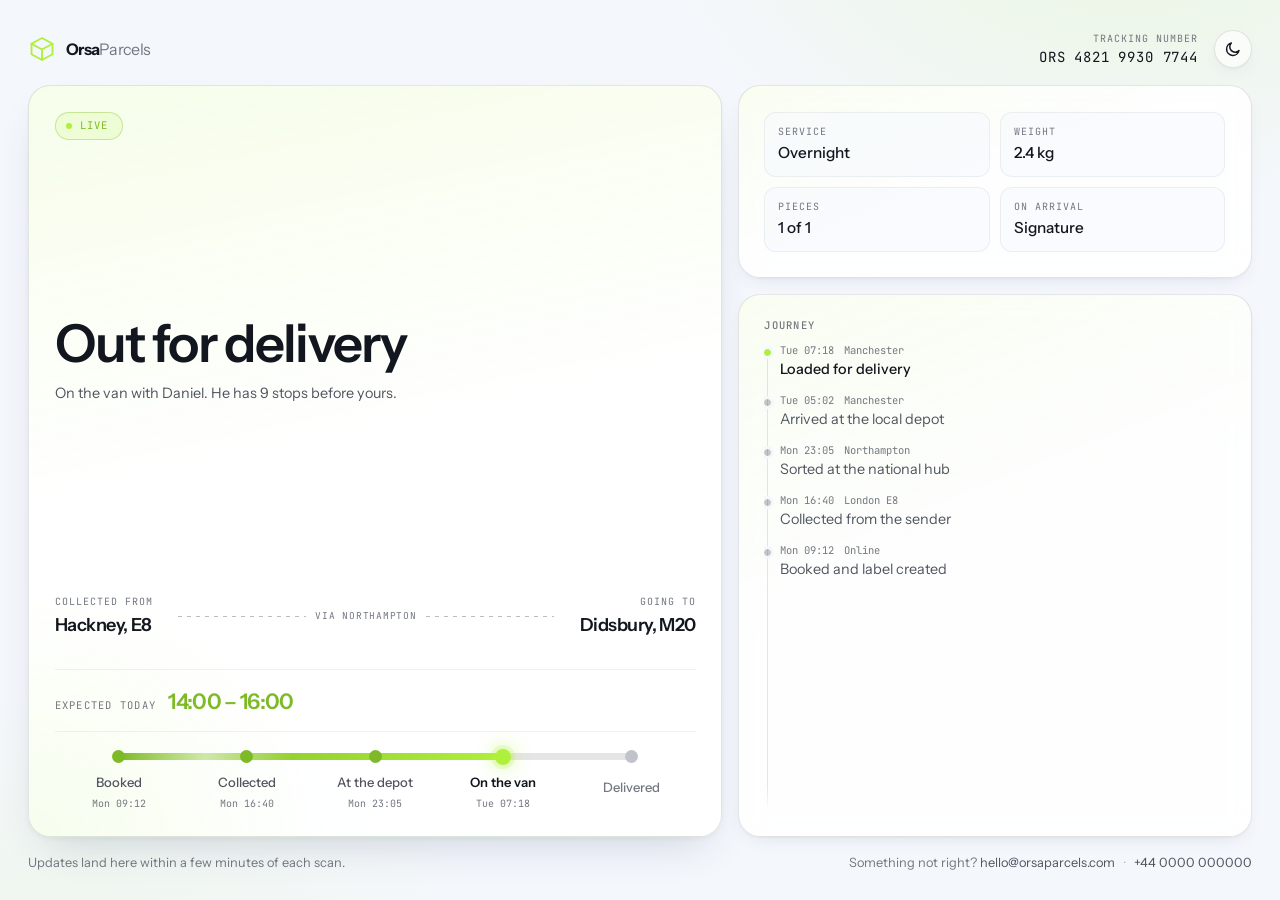
==== commit a1e46198: "fix cache issue" ====
--- a/orsa-parcels/tracking/index.html
+++ b/orsa-parcels/tracking/index.html
@@ -127,6 +127,23 @@
           </aside>
         </div>
 
+        <!-- From → To. Only appears when data.json has a route block. -->
+        <div class="route" id="route" hidden>
+          <div class="route__end">
+            <span class="route__k" data-slot="fromLabel"></span>
+            <strong class="route__v" data-slot="from"></strong>
+          </div>
+          <div class="route__mid" aria-hidden="true">
+            <span class="route__line"></span>
+            <span class="route__via" data-slot="via"></span>
+            <span class="route__line"></span>
+          </div>
+          <div class="route__end route__end--to">
+            <span class="route__k" data-slot="toLabel"></span>
+            <strong class="route__v" data-slot="to"></strong>
+          </div>
+        </div>
+
         <div class="statusFoot">
           <div class="eta" id="eta">
             <span class="eta__label" data-slot="etaLabel"></span>
@@ -318,6 +335,19 @@
             parcel.eta || parcel.etaLabel
           );
 
+          var route = d.route || null;
+          var routeBox = document.getElementById("route");
+          if (route && (route.from || route.to)) {
+            slot("fromLabel", route.fromLabel || "From");
+            slot("from", route.from || "");
+            slot("toLabel", route.toLabel || "To");
+            slot("to", route.to || "");
+            slot("via", route.via || "");
+            routeBox.hidden = false;
+          } else {
+            routeBox.hidden = true;
+          }
+
           var mail = document.getElementById("helpmail");
           var tel = document.getElementById("helptel");
           mail.textContent = help.email || "";
--- a/orsa-parcels/tracking/index.css
+++ b/orsa-parcels/tracking/index.css
@@ -304,28 +304,62 @@
   }
 
   .panel {
+    position: relative;
+    isolation: isolate;
     border: 1px solid var(--line);
     border-radius: var(--r-lg);
-    background: color-mix(in oklab, var(--surface) 72%, transparent);
+    background:
+      linear-gradient(
+        158deg,
+        color-mix(in oklab, var(--tone) 7%, transparent),
+        transparent 48%
+      ),
+      color-mix(in oklab, var(--surface) 88%, transparent);
     backdrop-filter: blur(14px);
-    box-shadow: var(--shadow);
+    box-shadow:
+      var(--shadow),
+      inset 0 1px 0 oklch(1 0 0 / 0.05);
     padding: clamp(16px, 2vw, 28px);
     min-inline-size: 0;
   }
+  /* a faint dot field, so a big empty panel still has a surface */
+  .panel::after {
+    content: "";
+    position: absolute;
+    z-index: -1;
+    inset: 0;
+    border-radius: inherit;
+    pointer-events: none;
+    background-image: radial-gradient(currentColor 0.6px, transparent 0.6px);
+    background-size: 20px 20px;
+    opacity: 0.045;
+    mask-image: radial-gradient(
+      ellipse 85% 75% at 50% 0%,
+      #000,
+      transparent 72%
+    );
+  }
 
   /* one deliberate gap, under the headline — not three accidental ones */
   .panel--status {
     display: grid;
-    grid-template-rows: auto minmax(0, 1fr) auto;
+    grid-template-rows: auto minmax(0, 1fr) auto auto;
     gap: clamp(14px, 2vh, 24px);
-    box-shadow: var(--shadow-lg);
+    box-shadow:
+      var(--shadow-lg),
+      inset 0 1px 0 oklch(1 0 0 / 0.06);
     background:
+      radial-gradient(
+        ellipse 70% 55% at 0% 100%,
+        color-mix(in oklab, var(--tone) 9%, transparent),
+        transparent 62%
+      ),
       linear-gradient(
         168deg,
-        color-mix(in oklab, var(--tone) 7%, transparent),
-        transparent 46%
+        color-mix(in oklab, var(--tone) 11%, transparent),
+        transparent 48%
       ),
-      color-mix(in oklab, var(--surface) 86%, transparent);
+      color-mix(in oklab, var(--surface) 92%, transparent);
   }
 
   .statusFoot {
@@ -763,17 +797,98 @@
     white-space: nowrap;
   }
 
+  /* --- from → to --- */
+  .route {
+    display: grid;
+    align-items: center;
+    gap: clamp(12px, 2vw, 26px);
+    grid-template-columns: minmax(0, auto) minmax(40px, 1fr) minmax(0, auto);
+    padding-block: clamp(8px, 1.4vh, 14px);
+  }
+  .route[hidden] {
+    display: none;
+  }
+
+  .route__end {
+    display: grid;
+    gap: 3px;
+    min-inline-size: 0;
+  }
+  .route__end--to {
+    justify-items: end;
+    text-align: end;
+  }
+  .route__k {
+    font-family: var(--mono);
+    font-size: 10px;
+    letter-spacing: 0.1em;
+    text-transform: uppercase;
+    color: var(--ink-faint);
+  }
+  .route__v {
+    font-size: clamp(0.95rem, 2vh, 1.25rem);
+    font-weight: 600;
+    letter-spacing: -0.025em;
+    white-space: nowrap;
+    overflow: hidden;
+    text-overflow: ellipsis;
+  }
+
+  .route__mid {
+    display: grid;
+    align-items: center;
+    justify-items: center;
+    grid-template-columns: 1fr auto 1fr;
+    gap: 9px;
+    min-inline-size: 0;
+  }
+  .route__line {
+    block-size: 1px;
+    inline-size: 100%;
+    background: repeating-linear-gradient(
+      90deg,
+      color-mix(in oklab, var(--ink) 28%, transparent) 0 4px,
+      transparent 4px 9px
+    );
+  }
+  .route__via {
+    font-family: var(--mono);
+    font-size: 9.5px;
+    letter-spacing: 0.08em;
+    text-transform: uppercase;
+    color: var(--ink-faint);
+    white-space: nowrap;
+  }
+  .route__via:empty {
+    display: none;
+  }
+  .route__mid:has(.route__via:empty) {
+    grid-template-columns: 1fr auto;
+  }
+
   /* --- facts --- */
+  /* two columns, so four facts make a tidy block instead of 3 + 1 */
   .facts {
     display: grid;
-    grid-template-columns: repeat(auto-fit, minmax(120px, 1fr));
-    gap: clamp(10px, 1.8vh, 18px) 16px;
+    grid-template-columns: repeat(2, minmax(0, 1fr));
+    gap: 10px;
     align-content: start;
   }
   .facts__row {
     display: grid;
-    gap: 2px;
+    gap: 3px;
     min-inline-size: 0;
+    padding: 11px 13px;
+    border: 1px solid var(--line-soft);
+    border-radius: 12px;
+    background: color-mix(in oklab, var(--surface-2) 60%, transparent);
+    transition:
+      border-color 0.25s var(--ease),
+      background 0.25s var(--ease);
+  }
+  .facts__row:hover {
+    border-color: var(--line);
+    background: color-mix(in oklab, var(--surface-2) 90%, transparent);
   }
   .facts__k {
     font-family: var(--mono);
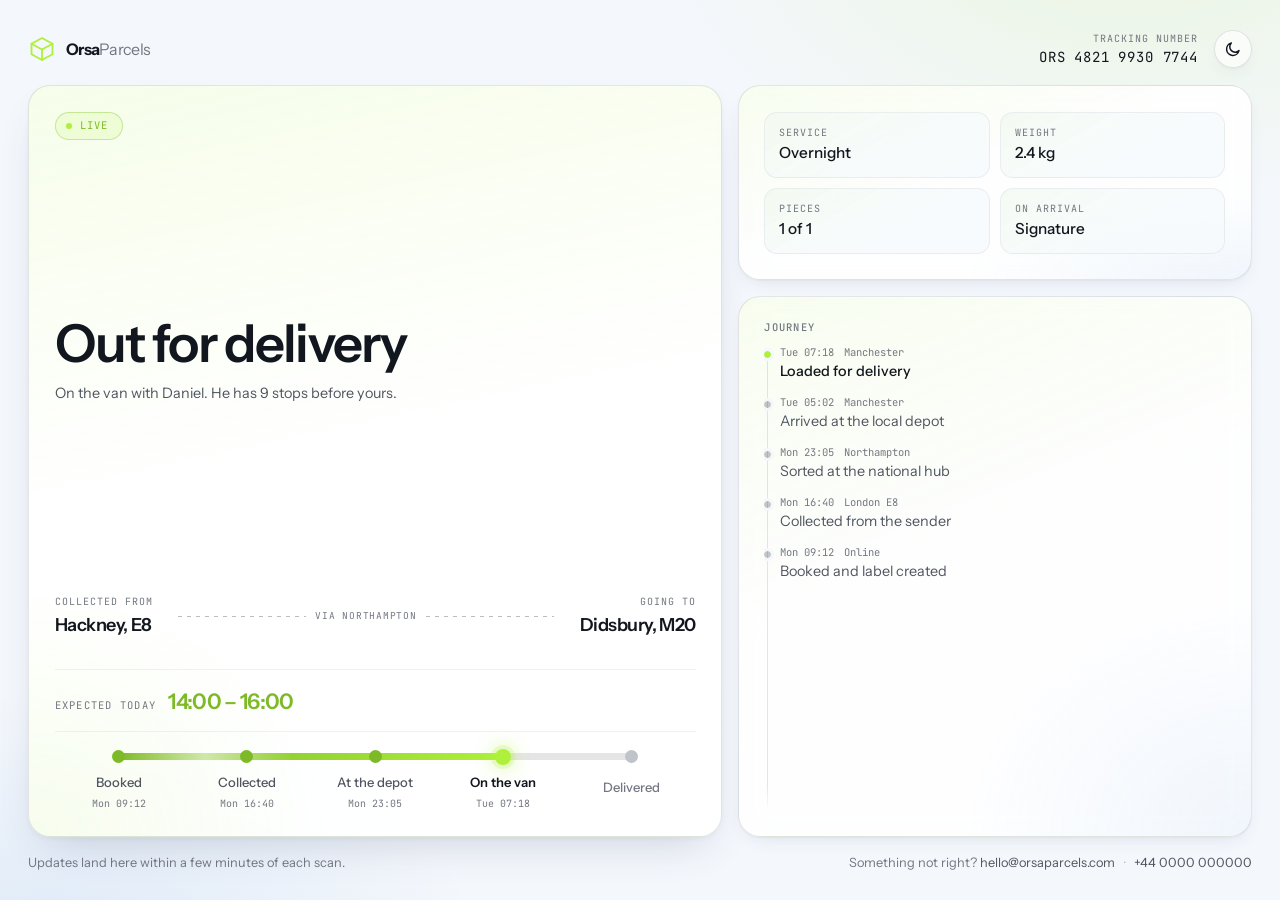
==== commit 06d67497: "responsive issue" ====
--- a/orsa-parcels/tracking/index.html
+++ b/orsa-parcels/tracking/index.html
@@ -28,6 +28,114 @@
   </head>
 
   <body>
+    <!-- Icon sprite. data.json names one with "icon": "clock" and it appears
+     on that fact's tile. Add your own <symbol> here and it just works. -->
+    <svg class="sprite" aria-hidden="true" focusable="false">
+      <symbol
+        id="i-clock"
+        viewBox="0 0 24 24"
+        fill="none"
+        stroke="currentColor"
+        stroke-width="1.8"
+        stroke-linecap="round"
+        stroke-linejoin="round"
+      >
+        <circle cx="12" cy="12" r="8.6" />
+        <path d="M12 7.4V12l3.1 2" />
+      </symbol>
+      <symbol
+        id="i-scales"
+        viewBox="0 0 24 24"
+        fill="none"
+        stroke="currentColor"
+        stroke-width="1.8"
+        stroke-linecap="round"
+        stroke-linejoin="round"
+      >
+        <path
+          d="M12 4.4v15.2M7 19.6h10M4.2 8.6h15.6M12 8.6 8.2 7.2M12 8.6l3.8-1.4"
+        />
+        <path
+          d="M4.2 8.6 1.9 14a2.6 2.6 0 0 0 4.6 0zM19.8 8.6 17.5 14a2.6 2.6 0 0 0 4.6 0z"
+        />
+      </symbol>
+      <symbol
+        id="i-boxes"
+        viewBox="0 0 24 24"
+        fill="none"
+        stroke="currentColor"
+        stroke-width="1.8"
+        stroke-linejoin="round"
+        stroke-linecap="round"
+      >
+        <path d="M12 2.9 20.4 7.5v9L12 21.1 3.6 16.5v-9z" />
+        <path d="M3.6 7.5 12 12.1l8.4-4.6M12 12.1v9" />
+      </symbol>
+      <symbol
+        id="i-pen"
+        viewBox="0 0 24 24"
+        fill="none"
+        stroke="currentColor"
+        stroke-width="1.8"
+        stroke-linecap="round"
+        stroke-linejoin="round"
+      >
+        <path
+          d="M3 20.4c2.6 0 3.4-3 5-7.4s3-7 4.6-7 1.5 2.4.4 5.6S10 19 12.2 19c1.7 0 2.6-1.4 3.2-2.6"
+        />
+        <path d="M14.6 16.6H21" />
+      </symbol>
+      <symbol
+        id="i-van"
+        viewBox="0 0 24 24"
+        fill="none"
+        stroke="currentColor"
+        stroke-width="1.8"
+        stroke-linecap="round"
+        stroke-linejoin="round"
+      >
+        <path d="M1.9 16.3V6.4h12.2v9.9M14.1 9.3h3.6l3.5 3.6v3.4" />
+        <circle cx="6.6" cy="17.6" r="1.9" />
+        <circle cx="17" cy="17.6" r="1.9" />
+      </symbol>
+      <symbol
+        id="i-pin"
+        viewBox="0 0 24 24"
+        fill="none"
+        stroke="currentColor"
+        stroke-width="1.8"
+        stroke-linecap="round"
+        stroke-linejoin="round"
+      >
+        <path d="M12 21.3s7-5.6 7-11a7 7 0 1 0-14 0c0 5.4 7 11 7 11z" />
+        <circle cx="12" cy="10.2" r="2.6" />
+      </symbol>
+      <symbol
+        id="i-shield"
+        viewBox="0 0 24 24"
+        fill="none"
+        stroke="currentColor"
+        stroke-width="1.8"
+        stroke-linecap="round"
+        stroke-linejoin="round"
+      >
+        <path d="M12 2.8 20 6v6.2c0 4.6-3.3 7.8-8 9-4.7-1.2-8-4.4-8-9V6z" />
+        <path d="m8.9 11.9 2.2 2.2 4-4.2" />
+      </symbol>
+      <symbol
+        id="i-calendar"
+        viewBox="0 0 24 24"
+        fill="none"
+        stroke="currentColor"
+        stroke-width="1.8"
+        stroke-linecap="round"
+        stroke-linejoin="round"
+      >
+        <rect x="3.4" y="5.2" width="17.2" height="15.4" rx="2.4" />
+        <path d="M3.4 10h17.2M8.4 3.4v3.6M15.6 3.4v3.6" />
+      </symbol>
+    </svg>
+
     <!-- Nothing below is written by hand. Every word, number and colour is
      read from data.json and poured into these slots. -->
 
@@ -430,8 +538,26 @@
               "div",
               "facts__row" + (row.tone ? " is-" + row.tone : ""),
             );
-            pair.appendChild(el("dt", "facts__k", row.label || ""));
-            pair.appendChild(el("dd", "facts__v", row.value || ""));
+            if (row.icon) {
+              var ic = document.createElementNS(
+                "http://www.w3.org/2000/svg",
+                "svg",
+              );
+              ic.setAttribute("class", "facts__icon");
+              ic.setAttribute("aria-hidden", "true");
+              var use = document.createElementNS(
+                "http://www.w3.org/2000/svg",
+                "use",
+              );
+              use.setAttribute("href", "#i-" + row.icon);
+              ic.appendChild(use);
+              pair.appendChild(ic);
+              pair.classList.add("has-icon");
+            }
+            var txt = el("div", "facts__text");
+            txt.appendChild(el("dt", "facts__k", row.label || ""));
+            txt.appendChild(el("dd", "facts__v", row.value || ""));
+            pair.appendChild(txt);
             facts.appendChild(pair);
           });
 
--- a/orsa-parcels/tracking/index.css
+++ b/orsa-parcels/tracking/index.css
@@ -72,6 +72,11 @@
     --tone-ink: var(--acid-ink);
     --tone-text: var(--tone);
 
+    /* A cool second accent. Everything was lit by one green lamp, which is
+       what made the panels read flat. This is the light from the other side.
+       It never carries meaning — the state colour does that. */
+    --accent-2: oklch(0.62 0.13 255);
+
     /* dark mode uses light, not shadow, so these are off here */
     --shadow: 0 0 0 0 transparent;
     --shadow-lg: 0 0 0 0 transparent;
@@ -133,6 +138,7 @@
     --acid-deep: oklch(0.6 0.17 134);
 
     --tone-text: var(--tone-deep);
+    --accent-2: oklch(0.72 0.1 250);
 
     /* light mode gets depth from shadow instead of glow */
     --shadow:
@@ -181,6 +187,7 @@
       --acid-deep: oklch(0.6 0.17 134);
 
       --tone-text: var(--tone-deep);
+      --accent-2: oklch(0.72 0.1 250);
 
       --shadow:
         0 1px 2px oklch(0.45 0.05 265 / 0.05),
@@ -218,7 +225,13 @@
   }
 
   body {
-    min-block-size: 100dvh;
+    /* block-size, not min-block-size. With a minimum, the body simply grows
+       taller than the window when the content needs more room, and
+       overflow:hidden then cuts the bottom off with no way to reach it.
+       A fixed height forces the middle column to take the strain and
+       scroll itself instead. */
+    block-size: 100dvh;
+    max-block-size: 100dvh;
     margin: 0;
     overflow: hidden; /* the whole point: no page scroll */
     background:
@@ -229,7 +242,7 @@
       ),
       radial-gradient(
         ellipse 55% 45% at 4% 104%,
-        color-mix(in oklab, var(--tone) 8%, transparent),
+        color-mix(in oklab, var(--accent-2) 16%, transparent),
         transparent 60%
       ),
       var(--bg);
@@ -309,9 +322,14 @@
     border: 1px solid var(--line);
     border-radius: var(--r-lg);
     background:
+      radial-gradient(
+        ellipse 90% 70% at 100% 100%,
+        color-mix(in oklab, var(--accent-2) 10%, transparent),
+        transparent 62%
+      ),
       linear-gradient(
         158deg,
-        color-mix(in oklab, var(--tone) 7%, transparent),
+        color-mix(in oklab, var(--tone) 8%, transparent),
         transparent 48%
       ),
       color-mix(in oklab, var(--surface) 88%, transparent);
@@ -878,17 +896,65 @@
     display: grid;
     gap: 3px;
     min-inline-size: 0;
-    padding: 11px 13px;
+    padding: 12px 14px;
     border: 1px solid var(--line-soft);
-    border-radius: 12px;
-    background: color-mix(in oklab, var(--surface-2) 60%, transparent);
+    border-radius: 13px;
+    background:
+      linear-gradient(
+        150deg,
+        color-mix(in oklab, var(--tone) 5%, transparent),
+        transparent 60%
+      ),
+      color-mix(in oklab, var(--surface-2) 70%, transparent);
     transition:
       border-color 0.25s var(--ease),
-      background 0.25s var(--ease);
+      background 0.25s var(--ease),
+      translate 0.25s var(--ease);
+  }
+  .facts__row.has-icon {
+    grid-template-columns: auto minmax(0, 1fr);
+    align-items: center;
+    gap: 12px;
   }
   .facts__row:hover {
-    border-color: var(--line);
-    background: color-mix(in oklab, var(--surface-2) 90%, transparent);
+    translate: 0 -2px;
+    border-color: color-mix(in oklab, var(--tone) 30%, var(--line));
+    background:
+      linear-gradient(
+        150deg,
+        color-mix(in oklab, var(--tone) 9%, transparent),
+        transparent 60%
+      ),
+      color-mix(in oklab, var(--surface-2) 95%, transparent);
+  }
+  .facts__text {
+    display: grid;
+    gap: 2px;
+    min-inline-size: 0;
+  }
+
+  .facts__icon {
+    inline-size: 34px;
+    block-size: 34px;
+    padding: 7px;
+    border-radius: 10px;
+    color: var(--tone-text);
+    background: color-mix(in oklab, var(--tone) 14%, transparent);
+    box-shadow: inset 0 0 0 1px
+      color-mix(in oklab, var(--tone) 22%, transparent);
+    transition:
+      background 0.25s var(--ease),
+      scale 0.25s var(--ease);
+  }
+  .facts__row:hover .facts__icon {
+    background: color-mix(in oklab, var(--tone) 22%, transparent);
+    scale: 1.06;
+  }
+  .sprite {
+    position: absolute;
+    inline-size: 0;
+    block-size: 0;
+    overflow: hidden;
   }
   .facts__k {
     font-family: var(--mono);
@@ -1058,8 +1124,23 @@
   .bar__refLabel {
     display: none;
   }
+  /* trim the tiles so a phone still fits the journey without scrolling */
   .facts {
     grid-template-columns: repeat(2, minmax(0, 1fr));
+    gap: 8px;
+  }
+  .facts__row {
+    padding: 9px 11px;
+    border-radius: 11px;
+  }
+  .facts__row.has-icon {
+    gap: 9px;
+  }
+  .facts__icon {
+    inline-size: 28px;
+    block-size: 28px;
+    padding: 5.5px;
+    border-radius: 8px;
   }
   .panel--status {
     grid-template-rows: auto auto auto;
@@ -1093,14 +1174,56 @@
     --pip: 11px;
     --rail: 6px;
   }
+
+  /* the middle column is too narrow here, and the via text does not wrap,
+     so it runs over the place names either side of it */
+  .route__via {
+    display: none;
+  }
+  .route {
+    gap: 10px;
+  }
+  .route__v {
+    font-size: 0.95rem;
+  }
 }
 
-@media (max-height: 620px) and (max-width: 880px) {
+/* When the window is genuinely too small for everything at once, the middle
+   column scrolls rather than the panels being squashed and their contents
+   spilling out of the bottom edge. Nothing is ever hidden or clipped, and
+   where it all fits — which is every phone I tested — no scrollbar appears
+   and the screen behaves exactly as before. */
+@media (max-width: 880px), (max-height: 760px) {
+  .stage {
+    overflow-y: auto;
+    overscroll-behavior: contain;
+    scrollbar-width: thin;
+    scrollbar-color: var(--line) transparent;
+    /* min-content, not auto. An "auto" row is allowed to shrink below its
+       contents when the grid has a fixed height, which is exactly what was
+       happening: the status panel was handed 125px for 342px of content and
+       the progress bar spilled out underneath it. */
+    /* min-content for the first two, NOT auto. An "auto" row is allowed to
+       shrink below its contents when the grid has a fixed height, which is
+       exactly what went wrong: the status panel was handed 125px for 342px
+       of content and the progress bar spilled out underneath it.
+       The journey keeps a flexible row so it absorbs whatever is left and
+       scrolls inside itself — that is what keeps a phone on one screen. */
+    grid-template-rows: min-content min-content minmax(132px, 1fr);
+    align-content: start;
+  }
+  .panel {
+    min-block-size: min-content;
+  }
+}
+
+/* Lying on its side there is no room for the journey as well. The status
+   and the bar are what someone checking a parcel actually came for. */
+@media (max-height: 480px) and (max-width: 1000px) {
   .panel--events {
     display: none;
   }
   .stage {
-    grid-template-rows: minmax(0, 1fr) auto;
     grid-template-areas: "status" "facts";
   }
   .foot__note {
